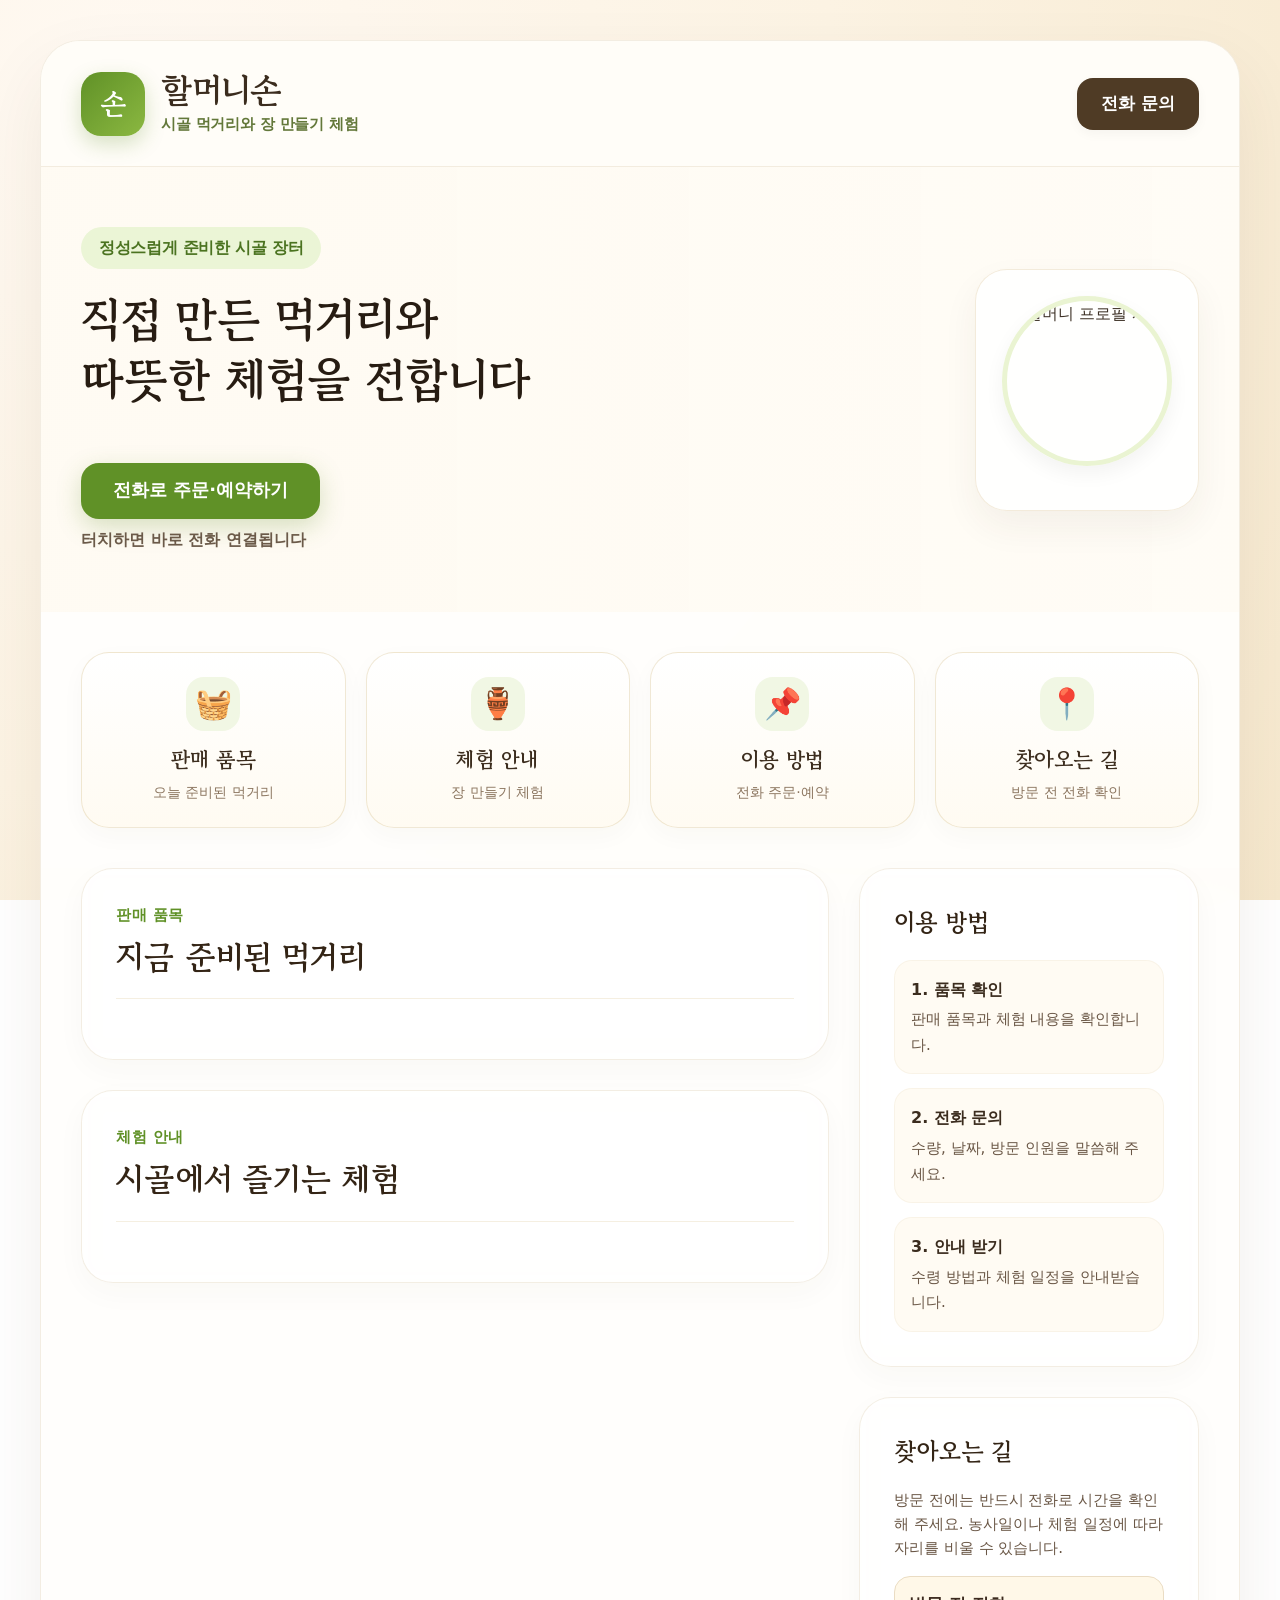
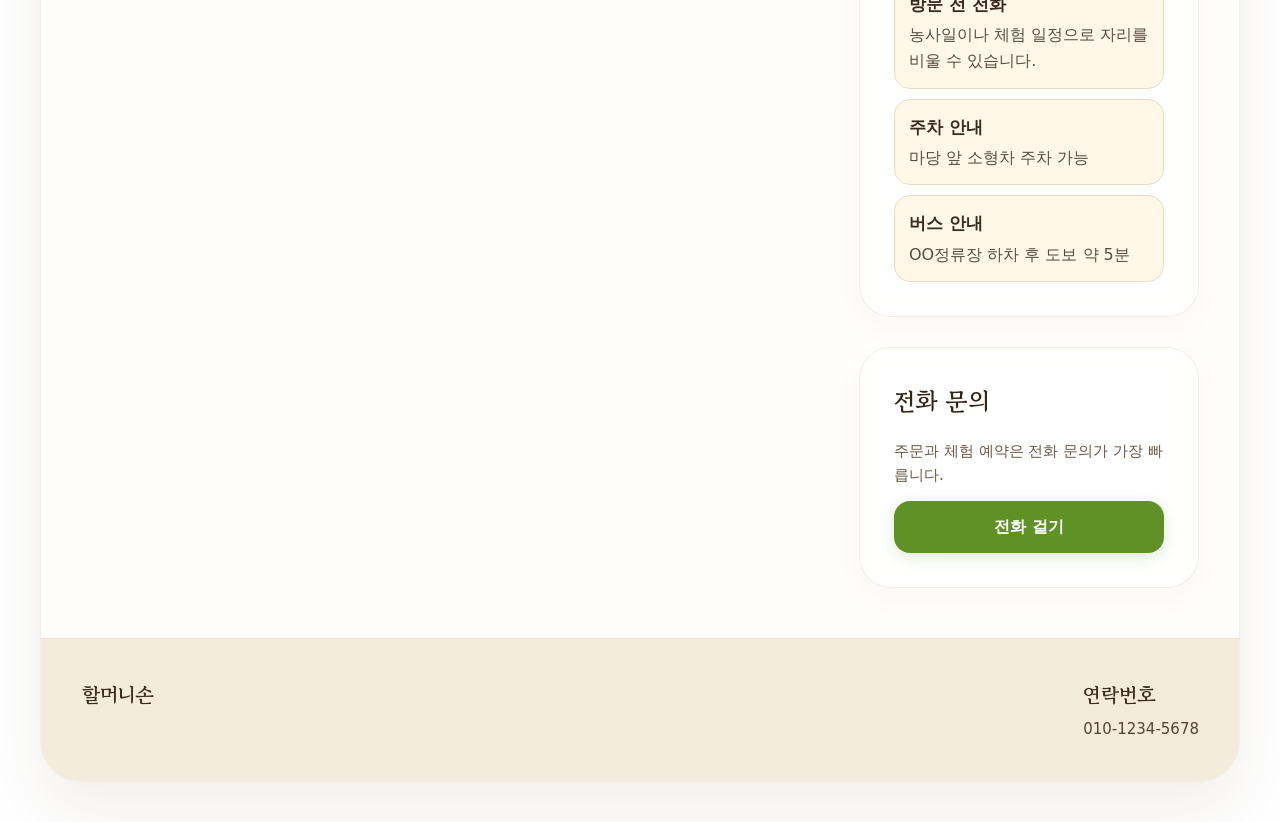
==== index.html @ 7b2b6f06 "Add files via upload" ====
<!DOCTYPE html>
<html lang="ko">
<head>
  <meta charset="UTF-8">
  <meta name="viewport" content="width=device-width, initial-scale=1.0">
  <title>할머니손</title>
  <link href="https://fonts.googleapis.com/css2?family=Gowun+Batang:wght@400;700&display=swap" rel="stylesheet">
  <link rel="stylesheet" as="style" crossorigin href="https://cdn.jsdelivr.net/gh/orioncactus/pretendard@v1.3.9/dist/web/static/pretendard.css">
  <link rel="stylesheet" href="style.css">
</head>
<body>
  <div class="page customer-page">
    <header class="top-header">
      <a href="index.html" class="logo" aria-label="할머니손 홈">
        <span class="logo-icon">손</span>
        <span>
          <strong id="siteName">할머니손</strong>
          <em id="siteSubtitle">시골 먹거리와 장 만들기 체험</em>
        </span>
      </a>

      <div class="header-actions">
        <a id="headerPhoneLink" class="call-button" href="tel:010-1234-5678">전화 문의</a>
      </div>
    </header>

    <section class="hero">
      <div class="hero-content">
        <p class="hero-label">정성스럽게 준비한 시골 장터</p>
        <h1>직접 만든 먹거리와<br>따뜻한 체험을 전합니다</h1>
        <p id="heroDesc" class="hero-desc"></p>
        <div class="hero-actions">
          <a id="heroPhoneLink" class="hero-call" href="tel:010-1234-5678">전화로 주문·예약하기</a>
          <span class="tap-guide">터치하면 바로 전화 연결됩니다</span>
        </div>
      </div>

      <div class="grandma-profile">
        <img id="profileImage" src="" alt="할머니 프로필 사진">
        <h2 id="profileName"></h2>
        <p id="profileQuote"></p>
      </div>
    </section>

    <nav class="icon-menu" aria-label="주요 메뉴">
      <a href="#products"><span>🧺</span><strong>판매 품목</strong><small>오늘 준비된 먹거리</small></a>
      <a href="#experiences"><span>🏺</span><strong>체험 안내</strong><small>장 만들기 체험</small></a>
      <a href="#guide"><span>📌</span><strong>이용 방법</strong><small>전화 주문·예약</small></a>
      <a href="#location"><span>📍</span><strong>찾아오는 길</strong><small>방문 전 전화 확인</small></a>
    </nav>

    <div class="main-layout">
      <main>
        <section id="products" class="section-card">
          <div class="section-title">
            <p>판매 품목</p>
            <h2>지금 준비된 먹거리</h2>
          </div>
          <div id="productGrid" class="product-grid"></div>
        </section>

        <section id="experiences" class="section-card">
          <div class="section-title">
            <p>체험 안내</p>
            <h2>시골에서 즐기는 체험</h2>
          </div>
          <div id="experienceGrid" class="experience-grid"></div>
        </section>
      </main>

      <aside>
        <section id="guide" class="aside-card">
          <h2>이용 방법</h2>
          <ol class="step-list">
            <li><b>1. 품목 확인</b><span>판매 품목과 체험 내용을 확인합니다.</span></li>
            <li><b>2. 전화 문의</b><span>수량, 날짜, 방문 인원을 말씀해 주세요.</span></li>
            <li><b>3. 안내 받기</b><span>수령 방법과 체험 일정을 안내받습니다.</span></li>
          </ol>
        </section>

        <section id="location" class="aside-card">
          <h2>찾아오는 길</h2>
          <p id="addressText" class="address"></p>
          <p>방문 전에는 반드시 전화로 시간을 확인해 주세요. 농사일이나 체험 일정에 따라 자리를 비울 수 있습니다.</p>
          <div class="visit-info">
            <div>
              <strong>방문 전 전화</strong>
              <span>농사일이나 체험 일정으로 자리를 비울 수 있습니다.</span>
            </div>
            <div>
              <strong>주차 안내</strong>
              <span>마당 앞 소형차 주차 가능</span>
            </div>
            <div>
              <strong>버스 안내</strong>
              <span>OO정류장 하차 후 도보 약 5분</span>
            </div>
          </div>
        </section>

        <section class="aside-card mini-contact">
          <h2>전화 문의</h2>
          <p>주문과 체험 예약은 전화 문의가 가장 빠릅니다.</p>
          <a id="asidePhoneLink" href="tel:010-1234-5678">전화 걸기</a>
        </section>
      </aside>
    </div>

    <footer>
      <div>
        <strong id="footerSiteName">할머니손</strong>
        <p id="footerAddress"></p>
      </div>
      <div>
        <strong>연락번호</strong>
        <p><a id="footerPhoneLink" href="tel:010-1234-5678">010-1234-5678</a></p>
      </div>
    </footer>
  </div>

  <div class="mobile-call">
    <a id="mobilePhoneLink" href="tel:010-1234-5678">전화 문의하기</a>
  </div>

  <script type="module" src="js/main.js"></script>
</body>
</html>
---- style.css ----
/* ==========================================================================
   할머니손 (시골 먹거리와 장 만들기 체험) 프리미엄 스타일시트
   Typography: 'Gowun Batang' (Serif) & 'Pretendard' (Sans-Serif)
   ========================================================================== */

/* 1. 기본 설정 및 초기화 */
* {
  box-sizing: border-box;
  margin: 0;
  padding: 0;
}

html {
  scroll-behavior: smooth;
}

body {
  font-family: 'Pretendard', -apple-system, BlinkMacSystemFont, system-ui, Roboto, 'Helvetica Neue', 'Segoe UI', 'Apple SD Gothic Neo', 'Malgun Gothic', sans-serif;
  background: radial-gradient(circle at 10% 10%, #fff9f2 0%, #fcf3e3 50%, #f6e8cd 100%);
  background-attachment: fixed;
  color: #3e3227;
  line-height: 1.6;
  -webkit-font-smoothing: antialiased;
}

a {
  color: inherit;
  text-decoration: none;
  transition: all 0.2s ease;
}

img {
  display: block;
  max-width: 100%;
}

button, input, textarea, select {
  font-family: inherit;
  color: inherit;
  outline: none;
  transition: all 0.2s ease;
}

button {
  cursor: pointer;
}

/* 2. 레이아웃 컨테이너 */
.page {
  max-width: 1200px;
  margin: 40px auto;
  min-height: 100vh;
  background: rgba(255, 254, 252, 0.95);
  backdrop-filter: blur(20px);
  border: 1px solid rgba(226, 212, 187, 0.4);
  border-radius: 40px;
  box-shadow: 0 30px 70px rgba(72, 48, 28, 0.08);
  overflow: hidden;
}

/* 3. 헤더 영역 */
.top-header {
  display: flex;
  justify-content: space-between;
  align-items: center;
  gap: 22px;
  padding: 30px 40px;
  background: rgba(255, 253, 247, 0.8);
  border-bottom: 1px solid rgba(226, 212, 187, 0.4);
}

.logo {
  display: flex;
  align-items: center;
  gap: 16px;
}

.logo-icon {
  width: 64px;
  height: 64px;
  border-radius: 20px;
  background: linear-gradient(135deg, #609127, #8bb841);
  color: white;
  display: grid;
  place-items: center;
  font-family: 'Gowun Batang', serif;
  font-size: 28px;
  font-weight: 700;
  box-shadow: 0 8px 20px rgba(96, 145, 39, 0.25);
}

.logo strong {
  display: block;
  font-family: 'Gowun Batang', serif;
  font-size: 34px;
  color: #3b2c1e;
  line-height: 1.1;
  font-weight: 700;
  letter-spacing: -1px;
}

.logo em {
  display: block;
  margin-top: 4px;
  color: #63783a;
  font-style: normal;
  font-size: 15px;
  font-weight: 600;
  letter-spacing: -0.2px;
}

.header-actions {
  display: flex;
  gap: 12px;
}

.admin-button, .call-button {
  min-height: 52px;
  padding: 0 24px;
  border-radius: 16px;
  display: inline-flex;
  align-items: center;
  justify-content: center;
  font-size: 17px;
  font-weight: 700;
  box-shadow: 0 4px 12px rgba(0, 0, 0, 0.04);
}

.admin-button {
  border: 1px solid rgba(215, 196, 159, 0.6);
  background: rgba(255, 248, 232, 0.6);
  color: #5d4630;
}

.admin-button:hover {
  background: #fff3d6;
  transform: translateY(-2px);
}

.call-button {
  background: #4f3b25;
  color: white;
}

.call-button:hover {
  background: #3c2c1a;
  transform: translateY(-2px);
  box-shadow: 0 6px 15px rgba(79, 59, 37, 0.2);
}

/* 4. 히어로 섹션 */
.hero {
  display: grid;
  grid-template-columns: 1.15fr 0.85fr;
  gap: 40px;
  padding: 60px 40px;
  background: linear-gradient(90deg, rgba(255, 251, 243, 0.98) 30%, rgba(255, 251, 243, 0.7) 100%),
              url("https://images.unsplash.com/photo-1500530855697-b586d89ba3ee?auto=format&fit=crop&w=1600&q=80") center/cover;
}

.hero-content {
  display: flex;
  flex-direction: column;
  justify-content: center;
}

.hero-label {
  width: fit-content;
  margin-bottom: 20px;
  padding: 8px 18px;
  border-radius: 100px;
  background: #ebf5d6;
  color: #4b7320;
  font-size: 16px;
  font-weight: 700;
  letter-spacing: -0.3px;
}

.hero h1 {
  font-family: 'Gowun Batang', serif;
  margin-bottom: 22px;
  font-size: 46px;
  line-height: 1.3;
  color: #271c12;
  font-weight: 700;
}

.hero-desc {
  max-width: 580px;
  margin-bottom: 32px;
  font-size: 19px;
  color: #5b4a3c;
  line-height: 1.7;
}

.hero-call {
  width: fit-content;
  min-height: 56px;
  padding: 0 32px;
  border-radius: 18px;
  background: #609127;
  color: white;
  display: inline-flex;
  align-items: center;
  justify-content: center;
  font-size: 18px;
  font-weight: 700;
  box-shadow: 0 8px 24px rgba(96, 145, 39, 0.25);
}

.hero-call:hover {
  background: #507d1d;
  transform: translateY(-3px);
  box-shadow: 0 12px 28px rgba(96, 145, 39, 0.35);
}

.grandma-profile {
  align-self: center;
  max-width: 320px;
  margin-left: auto;
  padding: 26px;
  border: 1px solid rgba(226, 206, 167, 0.4);
  border-radius: 32px;
  background: rgba(255, 255, 255, 0.85);
  backdrop-filter: blur(10px);
  text-align: center;
  box-shadow: 0 16px 36px rgba(72, 48, 28, 0.06);
}

.grandma-profile img {
  width: 170px;
  height: 170px;
  margin: 0 auto 18px;
  border-radius: 50%;
  object-fit: cover;
  border: 5px solid #eaf4d2;
  box-shadow: 0 8px 20px rgba(0, 0, 0, 0.05);
}

.grandma-profile h2 {
  font-family: 'Gowun Batang', serif;
  font-size: 26px;
  color: #3b2c1e;
  font-weight: 700;
}

.grandma-profile p {
  margin-top: 6px;
  color: #6a5643;
  font-size: 16px;
}

/* 5. 아이콘 메뉴 */
.icon-menu {
  display: grid;
  grid-template-columns: repeat(4, 1fr);
  gap: 20px;
  padding: 40px;
  background: rgba(255, 254, 252, 0.4);
}

.icon-menu a {
  min-height: 148px;
  padding: 24px 16px;
  border: 1px solid rgba(218, 197, 154, 0.4);
  border-radius: 28px;
  background: linear-gradient(180deg, #ffffff 0%, #fffbf2 100%);
  text-align: center;
  box-shadow: 0 8px 24px rgba(72, 48, 28, 0.03);
}

.icon-menu a:hover {
  transform: translateY(-6px);
  box-shadow: 0 16px 36px rgba(72, 48, 28, 0.08);
  border-color: rgba(218, 197, 154, 0.8);
}

.icon-menu span {
  display: grid;
  place-items: center;
  width: 54px;
  height: 54px;
  margin: 0 auto 12px;
  border-radius: 18px;
  background: #f1f7e4;
  font-size: 30px;
}

.icon-menu strong {
  display: block;
  font-family: 'Gowun Batang', serif;
  font-size: 21px;
  color: #3c2d1e;
  font-weight: 700;
}

.icon-menu small {
  display: block;
  margin-top: 4px;
  color: #8c7660;
  font-size: 14px;
  font-weight: 500;
}

/* 6. 메인 레이아웃 */
.main-layout {
  display: grid;
  grid-template-columns: 1fr 340px;
  gap: 30px;
  padding: 0 40px 50px;
}

main, aside {
  display: grid;
  gap: 30px;
  align-content: start;
}

/* 글래스모피즘 상자 (카드 형식) */
.section-card, .aside-card {
  padding: 34px;
  border: 1px solid rgba(226, 212, 187, 0.4);
  border-radius: 32px;
  background: rgba(255, 255, 255, 0.8);
  backdrop-filter: blur(10px);
  box-shadow: 0 10px 30px rgba(72, 48, 28, 0.03);
}

.section-title {
  margin-bottom: 26px;
  padding-bottom: 16px;
  border-bottom: 1px solid rgba(239, 228, 206, 0.6);
}

.section-title p {
  color: #609127;
  font-size: 15px;
  font-weight: 700;
  letter-spacing: 0.5px;
  text-transform: uppercase;
}

.section-title h2 {
  font-family: 'Gowun Batang', serif;
  font-size: 32px;
  color: #332415;
  font-weight: 700;
  margin-top: 4px;
}

/* 7. 상품 및 체험 카드 디자인 (글래스모피즘 반영) */
.product-grid, .experience-grid {
  display: grid;
  grid-template-columns: repeat(2, 1fr);
  gap: 24px;
}

.product-card, .experience-card {
  position: relative;
  overflow: hidden;
  border: 1px solid rgba(226, 214, 191, 0.4);
  border-radius: 28px;
  background: #ffffff;
  box-shadow: 0 8px 24px rgba(72, 48, 28, 0.02);
  transition: all 0.3s cubic-bezier(0.25, 0.8, 0.25, 1);
}

.product-card:hover, .experience-card:hover {
  transform: translateY(-6px);
  box-shadow: 0 16px 36px rgba(72, 48, 28, 0.08);
  border-color: rgba(96, 145, 39, 0.3);
}

.product-card img, .experience-card img {
  width: 100%;
  height: 200px;
  object-fit: cover;
  transition: transform 0.5s ease;
}

.product-card:hover img, .experience-card:hover img {
  transform: scale(1.04);
}

.product-card div, .experience-card div {
  padding: 22px;
}

.tag {
  display: inline-block;
  margin-bottom: 10px;
  padding: 4px 10px;
  border-radius: 8px;
  font-size: 13px;
  font-weight: 700;
}

.tag.direct {
  background: #eef7de;
  color: #4b7320;
}

.tag.friend {
  background: #e2effd;
  color: #204b78;
}

.product-card h3, .experience-card h3 {
  font-family: 'Gowun Batang', serif;
  margin-bottom: 8px;
  font-size: 23px;
  color: #3b2c1e;
  font-weight: 700;
}

.product-card p, .experience-card p {
  color: #6a5746;
  font-size: 15px;
  line-height: 1.5;
  height: 45px;
  overflow: hidden;
  text-overflow: ellipsis;
  display: -webkit-box;
  -webkit-line-clamp: 2;
  -webkit-box-orient: vertical;
}

.product-card strong, .experience-card strong {
  display: block;
  margin-top: 14px;
  color: #609127;
  font-size: 21px;
  font-weight: 700;
}

/* 품절 오버레이 효과 */
.product-card.out-of-stock {
  opacity: 0.85;
}

.out-of-stock-overlay {
  position: absolute;
  top: 0;
  left: 0;
  right: 0;
  bottom: 0;
  background: rgba(255, 255, 255, 0.7);
  backdrop-filter: blur(2px);
  z-index: 10;
  display: grid;
  place-items: center;
}

.out-of-stock-overlay span {
  padding: 10px 24px;
  background: rgba(182, 58, 47, 0.9);
  color: white;
  font-size: 18px;
  font-weight: 700;
  letter-spacing: 2px;
  border-radius: 12px;
  box-shadow: 0 4px 15px rgba(182, 58, 47, 0.3);
}

/* 8. 사이드바 요소 */
.aside-card h2 {
  font-family: 'Gowun Batang', serif;
  margin-bottom: 18px;
  font-size: 24px;
  color: #332415;
  font-weight: 700;
}

.step-list {
  display: grid;
  gap: 14px;
  list-style: none;
}

.step-list li {
  padding: 16px;
  border-radius: 18px;
  background: rgba(255, 248, 232, 0.5);
  border: 1px solid rgba(226, 212, 187, 0.2);
}

.step-list b {
  display: block;
  margin-bottom: 4px;
  font-size: 16px;
  color: #3b2c1e;
  font-weight: 700;
}

.step-list span, .aside-card p {
  color: #6a5746;
  font-size: 15px;
}

.address {
  margin-bottom: 12px;
  color: #271c12 !important;
  font-weight: 700;
}

/* 프리미엄 지도 컨테이너 */
.map-container {
  margin-top: 16px;
  display: grid;
  gap: 12px;
}

.map-box {
  height: 180px;
  position: relative;
  border-radius: 20px;
  background: linear-gradient(135deg, rgba(255, 248, 232, 0.9) 0%, rgba(244, 235, 215, 0.8) 100%),
              url("https://images.unsplash.com/photo-1524661135-423995f22d0b?auto=format&fit=crop&w=700&q=80") center/cover;
  display: flex;
  flex-direction: column;
  align-items: center;
  justify-content: center;
  box-shadow: inset 0 2px 8px rgba(0, 0, 0, 0.05);
  overflow: hidden;
}

.map-pin {
  font-size: 32px;
  z-index: 2;
  animation: bounce 2s infinite ease-in-out;
}

.map-pin-pulse {
  position: absolute;
  width: 24px;
  height: 8px;
  background: rgba(79, 59, 37, 0.2);
  border-radius: 50%;
  bottom: 66px;
  z-index: 1;
}

.map-label {
  margin-top: 6px;
  padding: 4px 10px;
  background: rgba(255, 255, 255, 0.9);
  color: #332415;
  font-size: 13px;
  font-weight: 700;
  border-radius: 8px;
  box-shadow: 0 4px 10px rgba(0, 0, 0, 0.05);
  font-family: 'Gowun Batang', serif;
}

.map-actions {
  display: grid;
  grid-template-columns: 1fr 1fr;
  gap: 8px;
}

.map-actions #copyAddressBtn {
  grid-column: 1 / -1;
}

.map-btn {
  min-height: 44px;
  border-radius: 12px;
  border: 1px solid rgba(215, 196, 159, 0.5);
  background: #ffffff;
  color: #5d4630;
  font-size: 14px;
  font-weight: 700;
  display: inline-flex;
  align-items: center;
  justify-content: center;
  box-shadow: 0 2px 6px rgba(0, 0, 0, 0.02);
}

.map-btn:hover {
  background: #fffaf0;
  transform: translateY(-1px);
}

.map-btn.naver-btn {
  background: #03c75a;
  color: white;
  border-color: #03c75a;
}

.map-btn.naver-btn:hover {
  background: #02b14f;
}

.map-btn.kakao-btn {
  background: #fee500;
  color: #191919;
  border-color: #fee500;
}

.map-btn.kakao-btn:hover {
  background: #eac500;
}

/* 연락 문의 구역 */
.mini-contact a {
  display: flex;
  margin-top: 14px;
  height: 52px;
  border-radius: 16px;
  background: #609127;
  color: white;
  align-items: center;
  justify-content: center;
  font-size: 16px;
  font-weight: 700;
  box-shadow: 0 4px 15px rgba(96, 145, 39, 0.2);
}

.mini-contact a:hover {
  background: #507d1d;
  transform: translateY(-2px);
}

/* 9. 푸터 */
footer {
  display: flex;
  justify-content: space-between;
  gap: 24px;
  padding: 40px;
  border-top: 1px solid rgba(226, 212, 187, 0.4);
  background: #f3ebdb;
  color: #554435;
  font-size: 15px;
}

footer strong {
  display: block;
  font-family: 'Gowun Batang', serif;
  color: #3b2c1e;
  font-size: 20px;
  font-weight: 700;
  margin-bottom: 6px;
}

footer a:hover {
  color: #609127;
}

/* 10. 모바일 고정 하단 통화 (모바일 뷰 전용) */
.mobile-call {
  display: none;
}

/* 11. 관리자 전용 스타일 */
.admin-body {
  background: #f7ede2;
}

.admin-page {
  max-width: 1000px;
  margin: 40px auto;
  padding: 0 20px;
}

.admin-header, .admin-login, .admin-panel {
  border: 1px solid rgba(214, 192, 150, 0.5);
  border-radius: 32px;
  background: #ffffff;
  box-shadow: 0 10px 40px rgba(72, 48, 28, 0.04);
}

.admin-header {
  display: flex;
  justify-content: space-between;
  align-items: center;
  gap: 18px;
  margin-bottom: 24px;
  padding: 30px;
}

.admin-header h1 {
  font-family: 'Gowun Batang', serif;
  font-size: 30px;
  color: #332415;
  font-weight: 700;
}

.admin-header p, .admin-login p, .admin-note {
  color: #7a6855;
  font-size: 15px;
  margin-top: 4px;
}

.admin-header a {
  padding: 12px 20px;
  border-radius: 12px;
  background: #4f3b25;
  color: white;
  font-size: 15px;
  font-weight: 700;
}

.admin-header a:hover {
  background: #3c2d1d;
  transform: translateY(-1px);
}

/* 관리자 로그인 */
.admin-login {
  margin-bottom: 24px;
  padding: 34px;
}

.admin-login h2, .admin-section h2 {
  font-family: 'Gowun Batang', serif;
  font-size: 26px;
  color: #332415;
  font-weight: 700;
}

.login-row {
  display: grid;
  grid-template-columns: 1fr 120px;
  gap: 10px;
  margin-top: 16px;
}

input, textarea, select {
  min-height: 48px;
  width: 100%;
  padding: 12px 16px;
  border: 1px solid rgba(214, 197, 165, 0.7);
  border-radius: 12px;
  background: #fffcf8;
  font-size: 15px;
  color: #3e3227;
}

input:focus, textarea:focus, select:focus {
  border-color: #609127;
  background: #ffffff;
  box-shadow: 0 0 0 3px rgba(96, 145, 39, 0.1);
}

textarea {
  min-height: 120px;
  resize: vertical;
}

.login-row button, .save-btn, .admin-status button, .danger-btn {
  border: none;
  border-radius: 12px;
  color: white;
  font-size: 16px;
  font-weight: 700;
  transition: all 0.2s ease;
}

.login-row button, .save-btn {
  background: #609127;
}

.login-row button:hover, .save-btn:hover {
  background: #507d1d;
  box-shadow: 0 4px 12px rgba(96, 145, 39, 0.2);
}

/* 관리자 패널 */
.admin-panel {
  padding: 34px;
}

.hidden {
  display: none !important;
}

.admin-status {
  display: flex;
  justify-content: space-between;
  align-items: center;
  gap: 12px;
  padding-bottom: 20px;
  border-bottom: 1px solid rgba(226, 212, 187, 0.4);
}

.admin-status strong {
  font-size: 19px;
  color: #332415;
}

.admin-status button {
  min-height: 40px;
  padding: 0 18px;
  background: #4f3b25;
}

.admin-status button:hover {
  background: #3c2d1d;
}

/* 관리자 탭 */
.admin-tabs {
  display: grid;
  grid-template-columns: repeat(5, 1fr);
  gap: 8px;
  margin: 24px 0;
}

.tab-btn {
  min-height: 48px;
  border: 1px solid rgba(210, 193, 160, 0.5);
  border-radius: 12px;
  background: rgba(255, 248, 232, 0.5);
  color: #5d4630;
  font-size: 15px;
  font-weight: 700;
}

.tab-btn:hover {
  background: #fff3d6;
}

.tab-btn.active {
  background: #609127;
  border-color: #609127;
  color: white;
  box-shadow: 0 4px 12px rgba(96, 145, 39, 0.15);
}

.admin-section {
  display: none;
  padding: 26px;
  border: 1px solid rgba(226, 212, 187, 0.4);
  border-radius: 24px;
  background: #ffffff;
}

.admin-section.active {
  display: block;
}

.form-grid {
  display: grid;
  grid-template-columns: repeat(2, 1fr);
  gap: 16px;
  margin-top: 18px;
}

.form-grid label {
  display: grid;
  gap: 6px;
  color: #3b2c1e;
  font-size: 15px;
  font-weight: 700;
}

.form-grid .full {
  grid-column: 1 / -1;
}

.checkbox-label {
  display: flex !important;
  flex-direction: column;
  justify-content: center;
}

.checkbox-wrapper {
  display: flex;
  align-items: center;
  gap: 8px;
  margin-top: 8px;
}

.checkbox-wrapper input[type="checkbox"] {
  width: 22px;
  height: 22px;
  min-height: auto;
  accent-color: #609127;
}

.checkbox-wrapper span {
  font-size: 15px;
  font-weight: 500;
}

.save-btn, .danger-btn {
  width: 100%;
  min-height: 50px;
  margin-top: 20px;
}

.danger-btn {
  background: #b63a2f;
}

.danger-btn:hover {
  background: #9d3127;
  box-shadow: 0 4px 12px rgba(182, 58, 47, 0.2);
}

/* 파일 업로드 드래그존 느낌의 Custom File UI */
.image-field {
  display: grid;
  gap: 8px;
  align-content: start;
}

.field-title {
  font-size: 15px;
  font-weight: 700;
  color: #3b2c1e;
}

.file-button {
  min-height: 48px;
  border-radius: 12px;
  background: #4f3b25;
  color: white;
  display: inline-flex !important;
  align-items: center;
  justify-content: center;
  font-size: 15px;
  font-weight: 700;
  text-align: center;
  transition: all 0.2s ease;
  cursor: pointer;
}

.file-button:hover {
  background: #3c2d1d;
}

.file-button input {
  display: none;
}

.preview-img {
  width: 100%;
  max-height: 200px;
  object-fit: cover;
  border-radius: 16px;
  border: 1px dashed rgba(226, 212, 187, 0.8);
  background: #fffcf8;
  margin-top: 8px;
}

/* 관리자 아이템 리스트 */
.admin-list, .schedule-list {
  display: grid;
  gap: 12px;
  margin-top: 24px;
  border-top: 1px solid rgba(226, 212, 187, 0.4);
  padding-top: 24px;
}

.admin-item, .schedule-item {
  display: grid;
  grid-template-columns: 1fr auto;
  gap: 16px;
  align-items: center;
  padding: 16px;
  border: 1px solid rgba(226, 212, 187, 0.3);
  border-radius: 18px;
  background: #fffdf8;
}

.admin-item.item-out-of-stock {
  background: #fbfbfb;
  border-color: rgba(226, 212, 187, 0.15);
}

.admin-item strong, .schedule-item strong {
  display: block;
  font-size: 17px;
  color: #3b2c1e;
}

.admin-item span, .schedule-item span {
  display: block;
  color: #7a6855;
  font-size: 14px;
  margin-top: 2px;
}

.admin-out-badge {
  padding: 2px 6px;
  background: #b63a2f;
  color: white;
  font-size: 11px;
  font-weight: 700;
  border-radius: 4px;
  margin-left: 6px;
  vertical-align: middle;
}

.item-actions {
  display: flex;
  gap: 8px;
  flex-wrap: wrap;
}

.small-btn {
  min-height: 36px;
  padding: 0 14px;
  border: none;
  border-radius: 10px;
  background: #6f5a3a;
  color: white;
  font-size: 13px;
  font-weight: 700;
}

.small-btn:hover {
  background: #5d4b30;
}

.small-btn.delete {
  background: #b63a2f;
}

.small-btn.delete:hover {
  background: #9d3127;
}

.small-btn.toggle-stock-btn {
  background: #609127;
}

.small-btn.toggle-stock-btn:hover {
  background: #507d1d;
}

.admin-thumb {
  width: 64px;
  height: 64px;
  object-fit: cover;
  border-radius: 12px;
  border: 1px solid rgba(226, 212, 187, 0.4);
}

/* 12. 감성적인 커스텀 토스트 알림창 스타일 */
.custom-toast {
  position: fixed;
  bottom: 30px;
  left: 50%;
  transform: translate(-50%, 30px);
  z-index: 10000;
  background: rgba(60, 45, 30, 0.95);
  backdrop-filter: blur(8px);
  color: #ffffff;
  padding: 16px 28px;
  border-radius: 20px;
  font-size: 15px;
  font-weight: 600;
  display: flex;
  align-items: center;
  gap: 12px;
  opacity: 0;
  box-shadow: 0 10px 30px rgba(0, 0, 0, 0.15);
  transition: all 0.3s cubic-bezier(0.175, 0.885, 0.32, 1.275);
  pointer-events: none;
  border: 1px solid rgba(255, 255, 255, 0.1);
  white-space: nowrap;
}

.custom-toast.show {
  opacity: 1;
  transform: translate(-50%, 0);
}

.custom-toast.error {
  background: rgba(182, 58, 47, 0.95);
}

.toast-icon {
  font-size: 18px;
}

/* Keyframes */
@keyframes bounce {
  0%, 100% {
    transform: translateY(0);
  }
  50% {
    transform: translateY(-8px);
  }
}

/* ==========================================================================
   13. 반응형 웹 (미디어 쿼리)
   ========================================================================== */

@media (max-width: 960px) {
  .page {
    margin: 0;
    border-radius: 0;
    border: none;
  }
  
  .top-header, .admin-header {
    flex-direction: column;
    align-items: stretch;
    padding: 24px;
  }
  
  .header-actions {
    display: grid;
    grid-template-columns: 1fr 1fr;
    margin-top: 14px;
  }
  
  .hero {
    grid-template-columns: 1fr;
    gap: 30px;
    padding: 40px 24px;
    text-align: center;
  }
  
  .hero-label {
    margin: 0 auto 16px;
  }
  
  .hero-call {
    margin: 0 auto;
  }
  
  .grandma-profile {
    margin: 20px auto 0;
  }
  
  .icon-menu {
    grid-template-columns: repeat(2, 1fr);
    padding: 24px;
  }
  
  .main-layout {
    grid-template-columns: 1fr;
    padding: 0 24px 40px;
    gap: 30px;
  }
  
  .admin-tabs {
    grid-template-columns: repeat(3, 1fr);
  }
}

@media (max-width: 600px) {
  body {
    padding-bottom: 76px; /* 모바일 하단 전화 버튼용 여백 */
  }

  .top-header {
    padding: 20px 16px;
  }
  
  .logo-icon {
    width: 52px;
    height: 52px;
    border-radius: 16px;
    font-size: 24px;
  }
  
  .logo strong {
    font-size: 28px;
  }
  
  .logo em {
    font-size: 13px;
  }
  
  .header-actions {
    grid-template-columns: 1fr;
  }
  
  .admin-button, .call-button {
    min-height: 48px;
    font-size: 15px;
  }
  
  .hero h1 {
    font-size: 32px;
  }
  
  .hero-desc {
    font-size: 16px;
  }
  
  .icon-menu {
    gap: 12px;
    padding: 16px;
  }
  
  .icon-menu a {
    min-height: 124px;
    padding: 16px 8px;
    border-radius: 20px;
  }
  
  .icon-menu span {
    width: 44px;
    height: 44px;
    font-size: 24px;
    border-radius: 14px;
    margin-bottom: 8px;
  }
  
  .icon-menu strong {
    font-size: 17px;
  }
  
  .icon-menu small {
    font-size: 12px;
  }
  
  .main-layout {
    padding: 0 16px 30px;
  }
  
  .section-card, .aside-card {
    padding: 22px;
    border-radius: 24px;
  }
  
  .section-title h2 {
    font-size: 25px;
  }
  
  /* 모바일 상품 카드 가로 배치 형태로 전환 (터치성 극대화) */
  .product-grid, .experience-grid {
    grid-template-columns: 1fr;
    gap: 16px;
  }
  
  .product-card, .experience-card {
    display: grid;
    grid-template-columns: 110px 1fr;
  }
  
  .product-card img, .experience-card img {
    height: 100%;
    min-height: 150px;
  }
  
  .product-card div, .experience-card div {
    padding: 16px;
  }
  
  .product-card h3, .experience-card h3 {
    font-size: 19px;
  }
  
  .product-card p, .experience-card p {
    font-size: 14px;
    height: 40px;
  }
  
  .product-card strong, .experience-card strong {
    font-size: 18px;
    margin-top: 8px;
  }
  
  footer {
    flex-direction: column;
    padding: 24px 16px;
    font-size: 14px;
  }
  
  /* 모바일 하단 고정 전화 버튼 활성화 */
  .mobile-call {
    display: block;
    position: fixed;
    z-index: 1000;
    left: 0;
    right: 0;
    bottom: 0;
    padding: 10px 16px;
    background: rgba(255, 254, 252, 0.95);
    backdrop-filter: blur(10px);
    border-top: 1px solid rgba(226, 212, 187, 0.4);
    box-shadow: 0 -4px 20px rgba(0, 0, 0, 0.08);
  }
  
  .mobile-call a {
    display: flex;
    height: 52px;
    border-radius: 16px;
    background: #609127;
    color: white;
    align-items: center;
    justify-content: center;
    font-size: 18px;
    font-weight: 700;
    box-shadow: 0 4px 15px rgba(96, 145, 39, 0.25);
  }
  
  /* 관리자 반응형 */
  .admin-page {
    padding: 10px;
    margin: 10px auto;
  }
  
  .admin-header, .admin-login, .admin-panel {
    padding: 20px;
    border-radius: 24px;
  }
  
  .admin-tabs {
    grid-template-columns: repeat(2, 1fr);
  }
  
  .form-grid {
    grid-template-columns: 1fr;
  }
  
  .login-row {
    grid-template-columns: 1fr;
  }
  
  .admin-item, .schedule-item {
    grid-template-columns: 1fr;
  }
}



/* ==========================================================================
   백엔드 없는 완성형 추가 수정
   ========================================================================== */

.hidden-admin-link {
  align-self: end;
  color: #8d7a61;
  font-size: 13px;
  opacity: 0.55;
}

.hidden-admin-link:hover {
  opacity: 1;
  text-decoration: underline;
}

.hero-actions {
  display: flex;
  flex-direction: column;
  gap: 8px;
  align-items: flex-start;
}

.tap-guide {
  color: #6b5a49;
  font-size: 16px;
  font-weight: 700;
}

.status-badge {
  display: inline-block;
  margin: 0 0 9px 6px;
  padding: 5px 11px;
  border-radius: 999px;
  font-size: 15px;
  font-weight: 900;
}

.status-badge.open {
  background: #eaf4d2;
  color: #4f7424;
}

.status-badge.limited {
  background: #fff1c7;
  color: #8a5a00;
}

.status-badge.closed {
  background: #ffe1dc;
  color: #9d3028;
}


.file-button {
  min-height: 52px;
  padding: 0 16px;
  border-radius: 14px;
  background: #4f3c25;
  color: white !important;
  display: inline-flex !important;
  align-items: center;
  justify-content: center;
  font-size: 18px !important;
  font-weight: 900 !important;
  text-align: center;
  cursor: pointer;
}

.file-button input {
  display: none;
}


.preview-img {
  width: 100%;
  max-height: 240px;
  object-fit: cover;
  border-radius: 18px;
  border: 2px solid #e2d4bb;
  background: #fff8e8;
}

.image-field {
  display: grid;
  gap: 8px;
  align-content: start;
}

.field-title {
  font-size: 17px;
  font-weight: 900;
  color: #4b3a28;
}

.admin-thumb {
  width: 76px;
  height: 76px;
  object-fit: cover;
  border-radius: 14px;
  border: 2px solid #e2d4bb;
}

.admin-item {
  grid-template-columns: 76px 1fr auto;
}


.schedule-calendar {
  margin: 16px 0 18px;
  padding: 16px;
  border: 1px solid #e2d4bb;
  border-radius: 18px;
  background: #fffaf0;
}

.calendar-title {
  margin-bottom: 10px;
  font-size: 20px;
  font-weight: 900;
}

.calendar-grid {
  display: grid;
  grid-template-columns: repeat(7, 1fr);
  gap: 6px;
}

.calendar-head {
  margin-bottom: 6px;
  color: #6b5a49;
  font-weight: 900;
  text-align: center;
}

.calendar-cell {
  min-height: 54px;
  padding: 7px;
  border-radius: 12px;
  background: #fff;
  border: 1px solid #eadcc3;
}

.calendar-cell b {
  display: block;
}

.calendar-cell small {
  display: inline-block;
  margin-top: 2px;
  color: #5f8f25;
  font-weight: 900;
}

.calendar-cell.today {
  outline: 2px solid #5f8f25;
}

.calendar-cell.has-schedule {
  background: #edf7d6;
}

.calendar-cell.empty {
  background: transparent;
  border: none;
}

@media (max-width: 560px) {
  .hidden-admin-link {
    display: none;
  }

  .hero-actions {
    align-items: stretch;
  }

  .admin-item {
    grid-template-columns: 1fr;
  }

  .admin-thumb {
    width: 100%;
    height: 150px;
  }

  .calendar-cell {
    min-height: 44px;
    padding: 5px;
    font-size: 13px;
  }

  .calendar-cell small {
    font-size: 11px;
  }
}


/* ==========================================================================
   v2 수정: 관리자 진입 링크, 캘린더 일정 구분, 백업 설명용 UI
   ========================================================================== */

.footer-admin-link {
  align-self: end;
  min-height: 38px;
  padding: 7px 12px;
  border-radius: 999px;
  border: 1px solid rgba(111, 90, 58, 0.25);
  background: rgba(255, 248, 232, 0.55);
  color: #6f5a3a;
  font-size: 14px;
  font-weight: 800;
}

.footer-admin-link:hover {
  background: #fff3d6;
  color: #3c2a1e;
}

.hidden-admin-link {
  display: none;
}

.calendar-legend {
  display: flex;
  flex-wrap: wrap;
  gap: 8px;
  margin: 0 0 10px;
}

.legend-dot,
.calendar-pill {
  display: inline-flex;
  align-items: center;
  justify-content: center;
  border-radius: 999px;
  color: white;
  font-weight: 900;
}

.legend-dot {
  min-height: 28px;
  padding: 4px 9px;
  font-size: 13px;
}

.calendar-pill {
  margin-top: 4px;
  padding: 2px 6px;
  font-size: 11px;
}

.type-product {
  background: #5f8f25 !important;
}

.type-experience {
  background: #b97924 !important;
}

.type-visit {
  background: #2f6f9f !important;
}

.type-memo {
  background: #7b668f !important;
}

.calendar-cell {
  cursor: pointer;
  text-align: left;
  color: inherit;
  font-family: inherit;
}

.calendar-cell.empty {
  cursor: default;
}

.calendar-cell.has-schedule {
  border-color: #cdb78d;
}

.calendar-cell.has-schedule:hover {
  transform: translateY(-2px);
  box-shadow: 0 6px 14px rgba(72, 48, 28, 0.12);
}

.calendar-day-detail {
  margin: 12px 0 18px;
  padding: 15px;
  border-radius: 16px;
  border: 1px solid #e2d4bb;
  background: #fffdf8;
  color: #4b3a28;
  font-size: 16px;
}

.calendar-day-detail > strong {
  display: block;
  margin-bottom: 8px;
  font-size: 18px;
}

.detail-schedule-row {
  margin-top: 8px;
  padding: 10px 12px;
  border-radius: 14px;
  color: white;
}

.detail-schedule-row span {
  display: block;
  font-weight: 900;
  font-size: 14px;
}

.detail-schedule-row p {
  margin-top: 2px;
  color: white;
}

@media (max-width: 560px) {
  .footer-admin-link {
    align-self: flex-start;
  }

  .calendar-pill {
    font-size: 10px;
    padding: 2px 4px;
  }
}


/* ==========================================================================
   v3 수정: 지도/백업 제거, 찾아오는 길 실사용 정보로 정리
   ========================================================================== */

.map-box,
.map-button {
  display: none !important;
}

.visit-info {
  display: grid;
  gap: 10px;
  margin-top: 16px;
}

.visit-info div {
  padding: 14px;
  border-radius: 16px;
  background: #fff8e8;
  border: 1px solid #eadcc3;
}

.visit-info strong {
  display: block;
  margin-bottom: 4px;
  color: #3c2a1e;
  font-size: 17px;
}

.visit-info span {
  display: block;
  color: #5a4b3d;
  font-size: 16px;
}


/* ==========================================================================
   v4 수정: 상품/체험 정보 수정 기능
   ========================================================================== */

.plain-cancel-btn {
  width: 100%;
  min-height: 50px;
  margin-top: 10px;
  border: 2px solid #d2c1a0;
  border-radius: 14px;
  background: #fff8e8;
  color: #4b3a28;
  font-size: 18px;
  font-weight: 900;
}

.plain-cancel-btn:hover {
  background: #fff3d6;
}

.item-actions .small-btn {
  white-space: nowrap;
}


/* ==========================================================================
   v5 수정: 모바일 관리자 로그인 버튼 높이 확대
   ========================================================================== */

.admin-login .login-row input,
.admin-login .login-row button {
  min-height: 60px;
}

.admin-login .login-row button {
  font-size: 20px;
  font-weight: 900;
}

@media (max-width: 560px) {
  .admin-login {
    padding: 22px;
  }

  .admin-login .login-row {
    gap: 14px;
  }

  .admin-login .login-row input {
    min-height: 62px;
    font-size: 18px;
  }

  .admin-login .login-row button {
    min-height: 66px;
    width: 100%;
    font-size: 21px;
    border-radius: 16px;
  }
}


/* ==========================================================================
   Firebase 실시간 버전 추가 스타일
   ========================================================================== */

.firebase-guide code {
  padding: 3px 7px;
  border-radius: 8px;
  background: #fff3d6;
  font-weight: 900;
}

.firebase-login-row {
  grid-template-columns: 1fr 1fr 150px;
}

.loading-text,
.empty-text {
  padding: 18px;
  border-radius: 18px;
  background: #fff8e8;
  color: #6b5a49;
  font-weight: 800;
}

.error-box {
  padding: 16px;
  border-radius: 18px;
  background: #ffe1dc;
  color: #9d3028;
  font-weight: 900;
}

@media (max-width: 760px) {
  .firebase-login-row {
    grid-template-columns: 1fr;
  }
}


/* ==========================================================================
   v2 수정: 관리자 진입 숨김 처리 및 프로필 문구 안정화
   ========================================================================== */

/* 관리자 페이지는 주소창에서 /admin.html 직접 입력으로 접근합니다. */
.footer-admin-link,
.hidden-admin-link,
.admin-button {
  display: none !important;
}

.grandma-profile #profileQuote {
  margin-top: 6px;
  color: #5e4e3f;
  font-size: 18px;
  line-height: 1.5;
}


/* ==========================================================================
   Firebase 익명 로그인 + 관리자 번호 방식
   ========================================================================== */

.pin-login-row {
  grid-template-columns: 1fr 150px;
}

#adminPin {
  text-align: center;
  letter-spacing: 8px;
  font-size: 24px;
  font-weight: 900;
}

@media (max-width: 760px) {
  .pin-login-row {
    grid-template-columns: 1fr;
  }

  #adminPin {
    min-height: 66px;
    font-size: 26px;
  }

  .pin-login-row button {
    min-height: 68px;
    font-size: 22px;
  }
}


/* ==========================================================================
   Firestore 전용 버전: 이미지 업로드 제거, 대표 이미지 선택 방식
   ========================================================================== */

.firebase-guide p::after {
  content: "  Storage 없이 Firestore만 사용합니다.";
  font-weight: 900;
  color: #5f8f25;
}
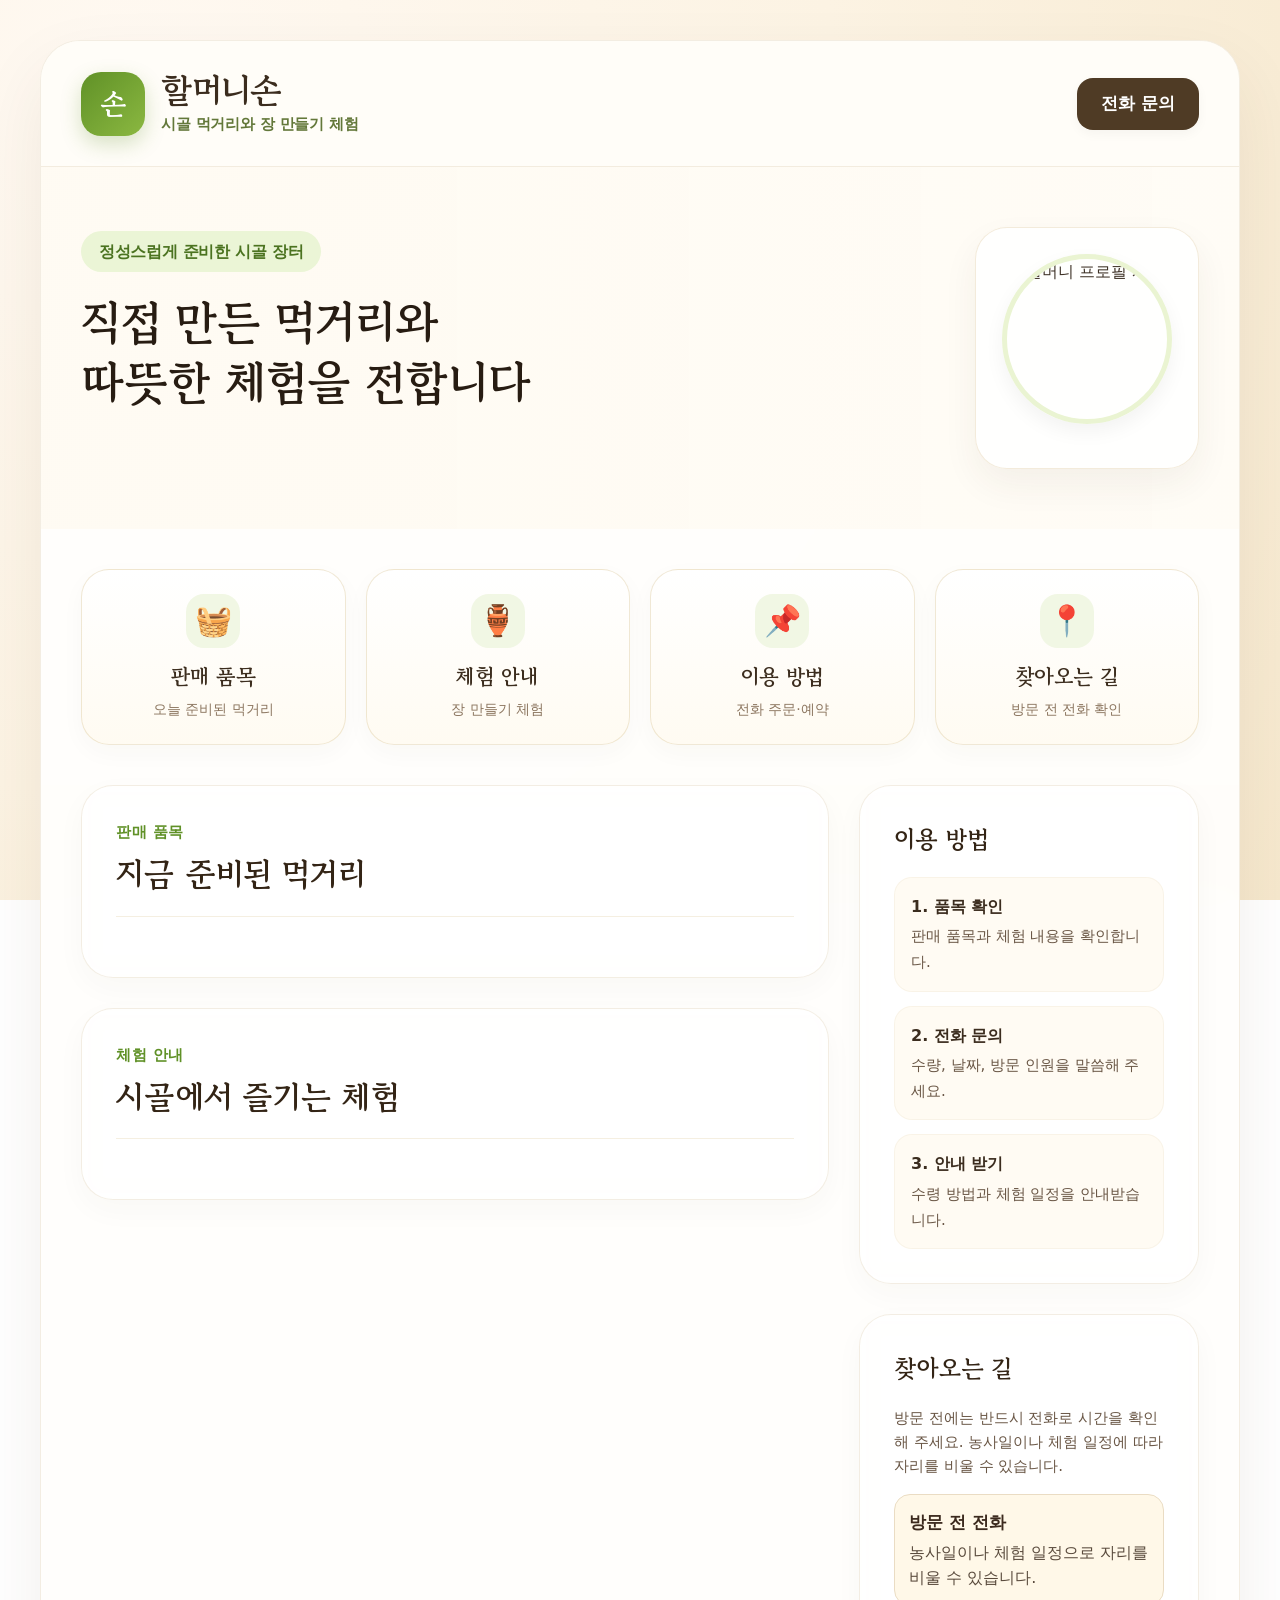
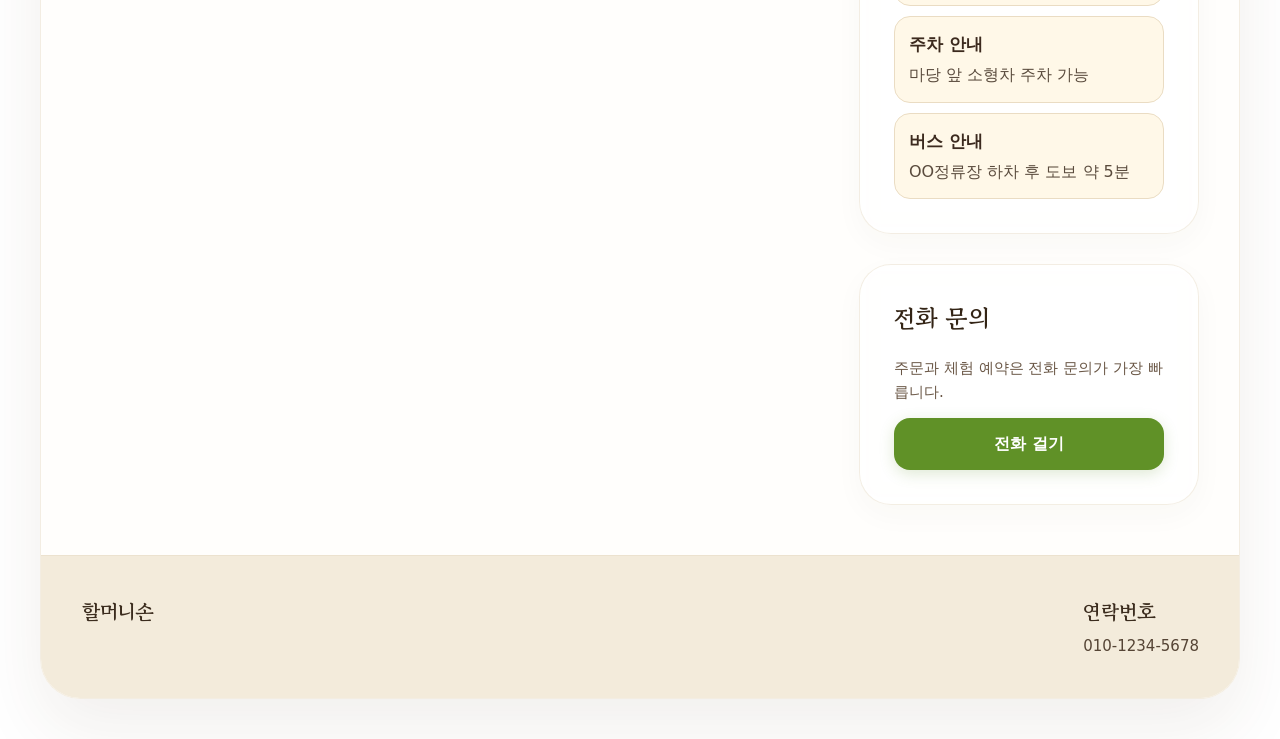
==== commit 2f6cf750: "Update index.html" ====
--- a/index.html
+++ b/index.html
@@ -29,10 +29,6 @@
         <p class="hero-label">정성스럽게 준비한 시골 장터</p>
         <h1>직접 만든 먹거리와<br>따뜻한 체험을 전합니다</h1>
         <p id="heroDesc" class="hero-desc"></p>
-        <div class="hero-actions">
-          <a id="heroPhoneLink" class="hero-call" href="tel:010-1234-5678">전화로 주문·예약하기</a>
-          <span class="tap-guide">터치하면 바로 전화 연결됩니다</span>
-        </div>
       </div>
 
       <div class="grandma-profile">
